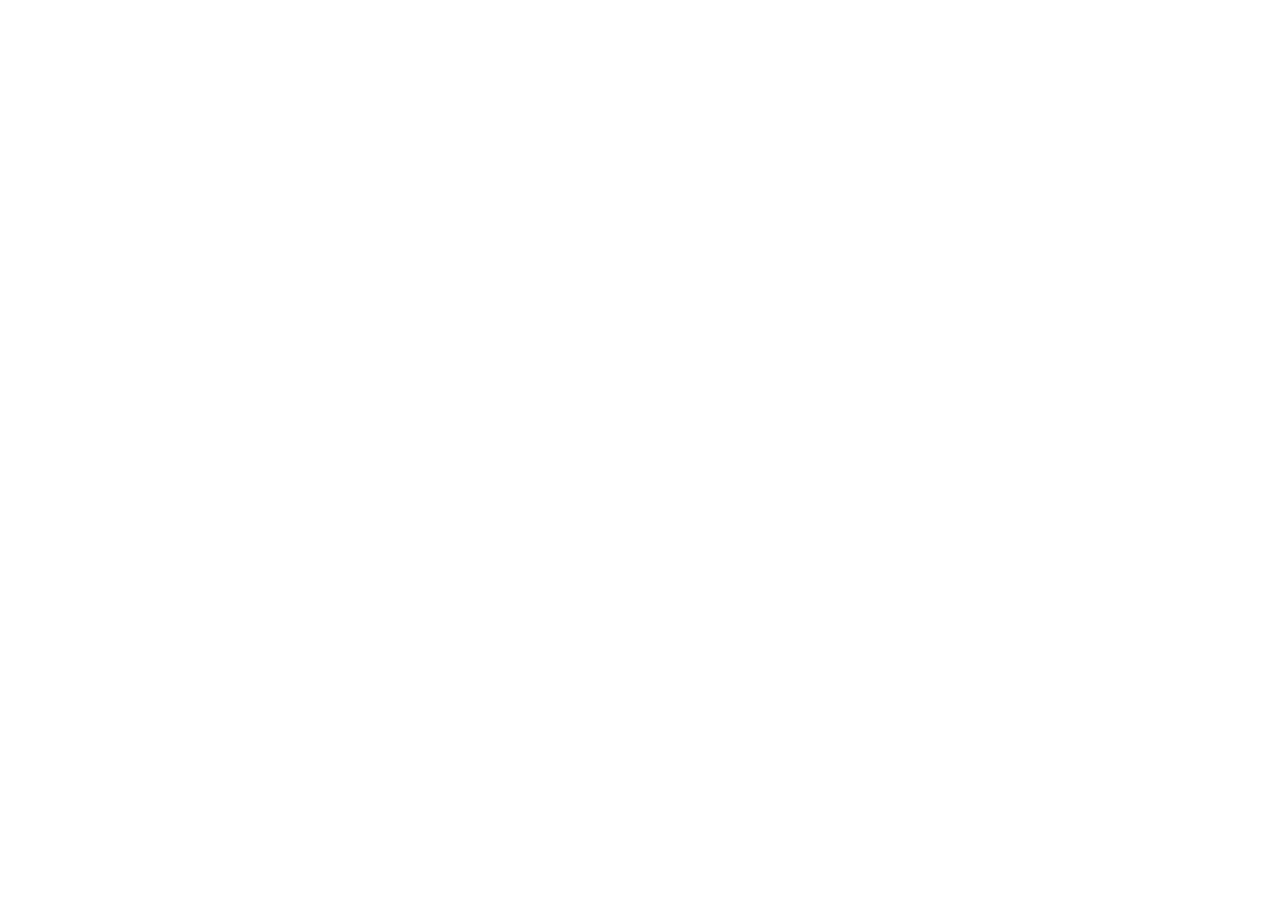
==== index.html @ 48074cc4 "Estrutura inicial do projeto" ====
<!DOCTYPE html>
<html lang="pt-bt">
<head>
    <meta charset="UTF-8">
    <meta name="viewport" content="width=device-width, initial-scale=1.0">
    <link rel="stylesheet" href="reset.css">
    <link rel="stylesheet" href="style.css">
    <title>AluraPlay</title>
</head>
<body>
    <header class="cabecalho">

    </header>

    <main class="conteudo-principal">

    </main>

    <footer class="rodape">
        
    </footer>
</body>
</html>
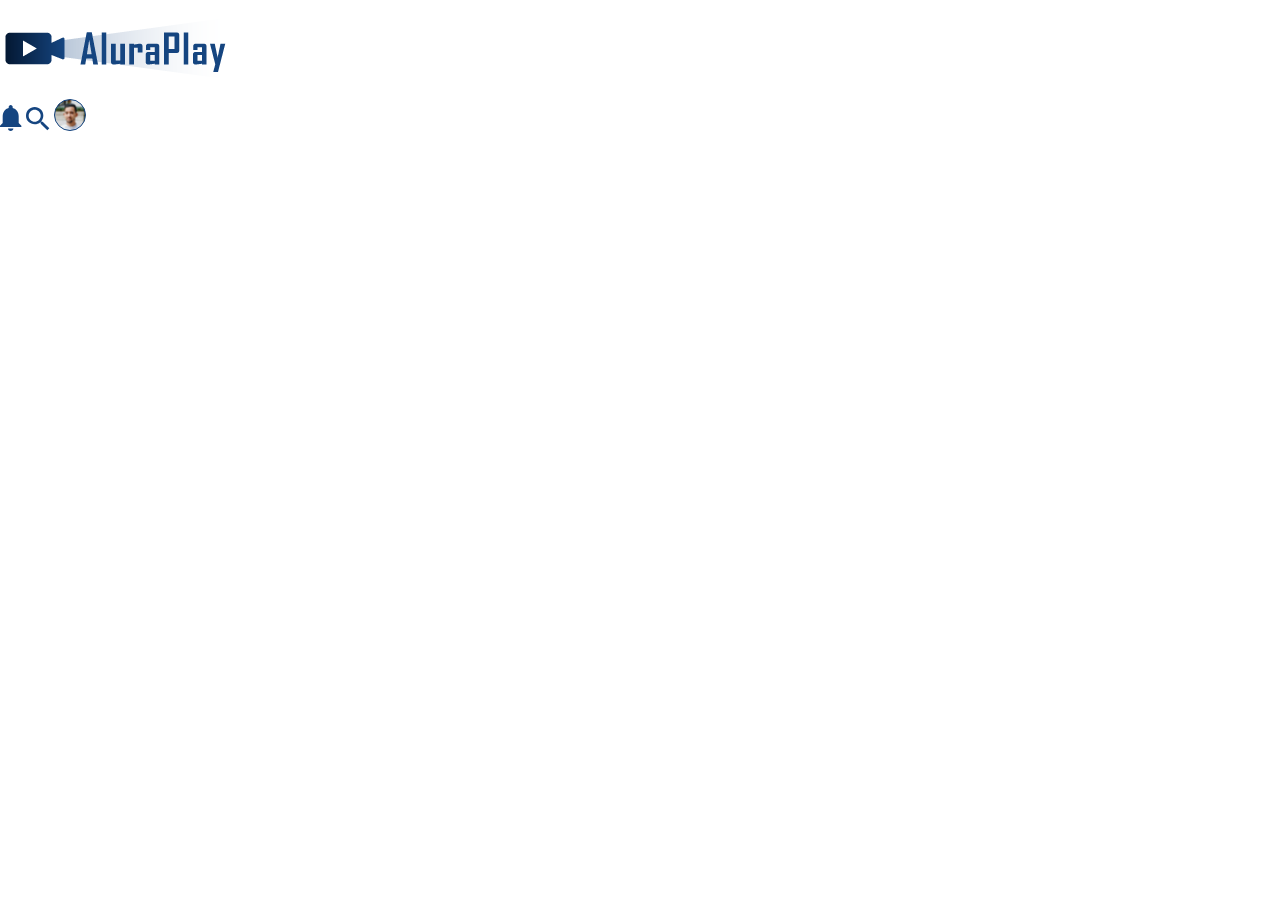
==== commit 18197693: "Estruturando cabecalho mobile" ====
--- a/index.html
+++ b/index.html
@@ -9,7 +9,12 @@
 </head>
 <body>
     <header class="cabecalho">
-
+        <img src="./IMG/Logo_Final 1.svg" alt="Logo Alura Play" class="cabecalho__img-logo">
+        <div class="cabecalho__navegacao-usuario">
+            <img src="./IMG/notifications.svg" alt="Icone de notificação" class="cabecalho__navegacao-usuario__img">
+            <img src="./IMG/search.svg" alt="Icone de pesquisa" class="cabecalho__navegacao-usuario__img">
+            <img src="./IMG/Avatar.svg" alt="Avatar do usuário" class="cabecalho__navegacao-usuario__img">
+        </div>
     </header>
 
     <main class="conteudo-principal">
@@ -17,7 +22,7 @@
     </main>
 
     <footer class="rodape">
-        
+
     </footer>
 </body>
 </html>
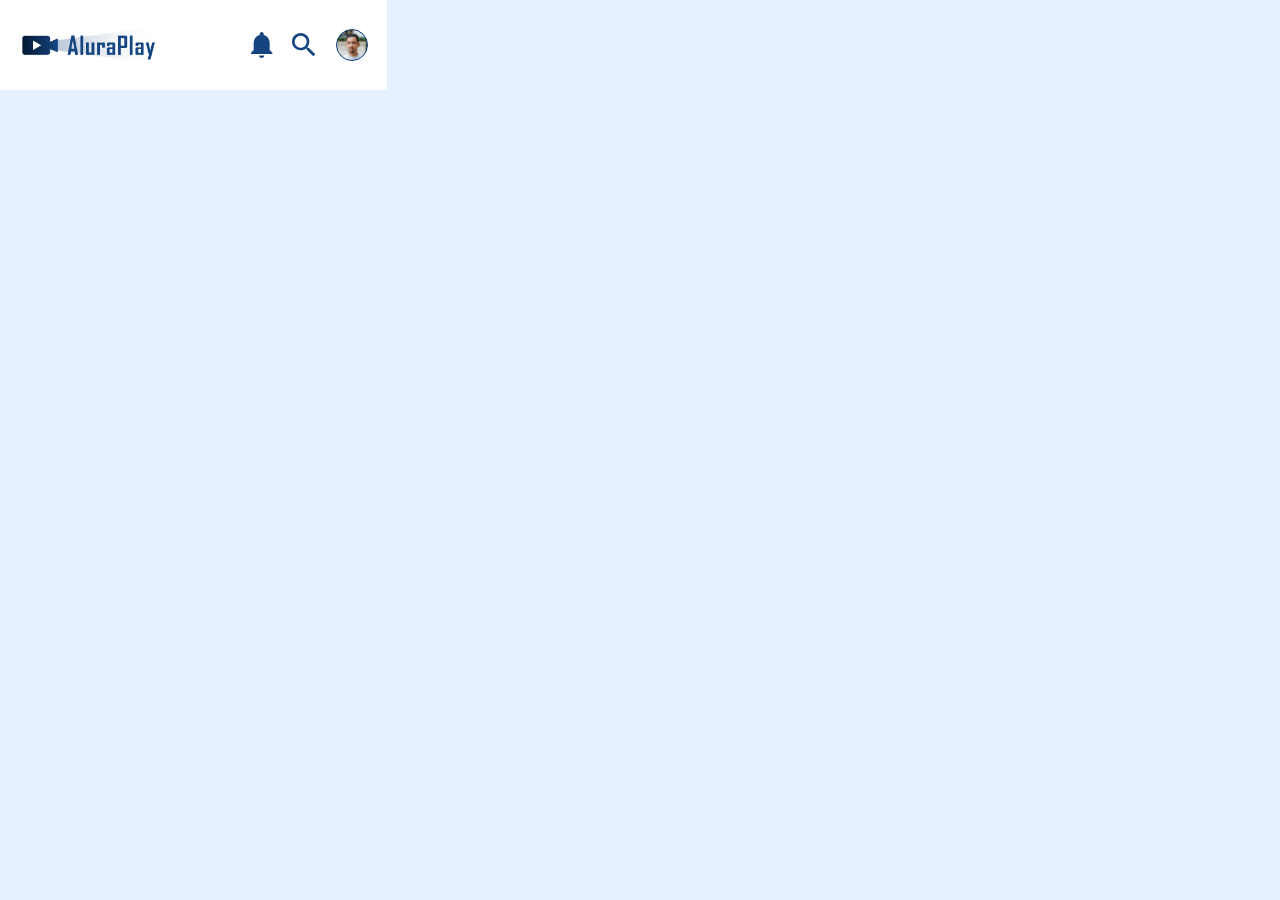
==== commit 6a60c8ec: "Ajustando indentação cabeçalho" ====
--- a/index.html
+++ b/index.html
@@ -9,12 +9,14 @@
 </head>
 <body>
     <header class="cabecalho">
-        <img src="./IMG/Logo_Final 1.svg" alt="Logo Alura Play" class="cabecalho__img-logo">
-        <div class="cabecalho__navegacao-usuario">
-            <img src="./IMG/notifications.svg" alt="Icone de notificação" class="cabecalho__navegacao-usuario__img">
-            <img src="./IMG/search.svg" alt="Icone de pesquisa" class="cabecalho__navegacao-usuario__img">
-            <img src="./IMG/Avatar.svg" alt="Avatar do usuário" class="cabecalho__navegacao-usuario__img">
-        </div>
+        <nav class="cabecalho__navegacao">
+            <img src="./IMG/Logo_Final 1.svg" alt="Logo Alura Play" class="cabecalho__img-logo">
+            <div class="cabecalho__navegacao-usuario">
+                <img src="./IMG/notifications.svg" alt="Icone de notificação" class="cabecalho__navegacao-usuario__img">
+                <img src="./IMG/search.svg" alt="Icone de pesquisa" class="cabecalho__navegacao-usuario__img">
+                <img src="./IMG/Avatar.svg" alt="Avatar do usuário" class="cabecalho__navegacao-usuario__img">
+            </div>
+        </nav>
     </header>
 
     <main class="conteudo-principal">
--- a/style.css
+++ b/style.css
@@ -0,0 +1,10 @@
+@import url(./CSS/header.css);
+
+:root {
+    --background-body: #E5F1FF;
+    --branco-background-cabecalho: #FFFFFF;
+}
+
+body {
+    background-color: var(--background-body);
+}
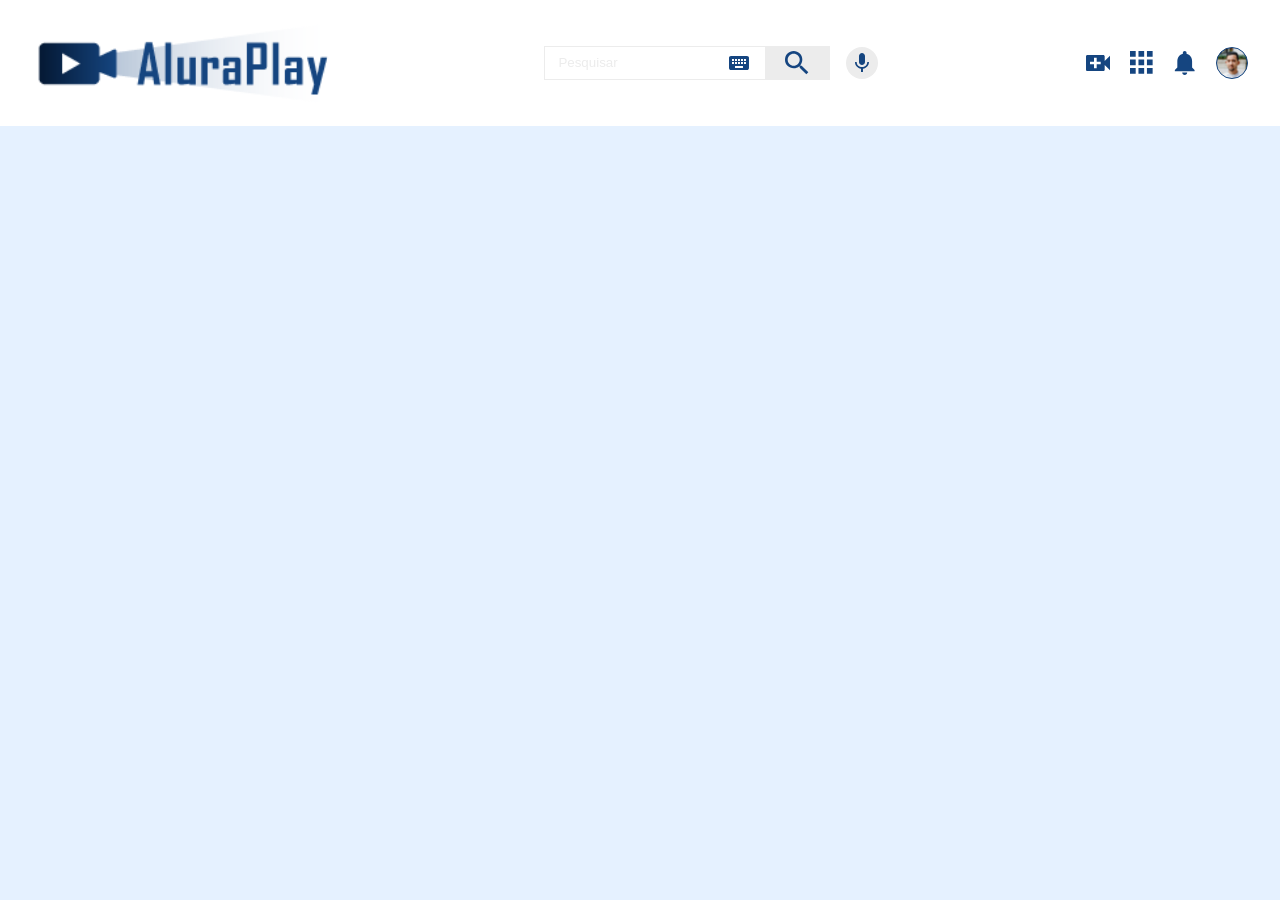
==== commit c7b6a56d: "Otimizando responsividade do cabeçalho" ====
--- a/index.html
+++ b/index.html
@@ -11,10 +11,22 @@
     <header class="cabecalho">
         <nav class="cabecalho__navegacao">
             <img src="./IMG/Logo_Final 1.svg" alt="Logo Alura Play" class="cabecalho__img-logo">
+
+            <div class="container__campo-navegacao">
+                <div class="cabecalho__campo-navegacao">
+                    <input type="text" class="campo-navegacao__input" placeholder="Pesquisar">
+                    <img src="./IMG/keyboard.svg" alt="Icone de teclado" class="campo-navegacao__icone">
+                    <button class="campo-navegacao__botao"><img src="./IMG/search.svg" alt="Icone de pesquisa" class="campo-navegacao__botao__img"></button>
+                </div>
+                <button class="botao-audio"><img src="./IMG/mic.svg" alt="Icone de microfone"></button>
+            </div>
+
             <div class="cabecalho__navegacao-usuario">
+                <img src="./IMG/video_call.svg" alt="Icone de vídeochamada" class="cabecalho__navegacao-usuario__img" id="icone-tablet-desktop">
+                <img src="./IMG/apps.svg" alt="Icone de aplicativos" class="cabecalho__navegacao-usuario__img" id="icone-tablet-desktop">
                 <img src="./IMG/notifications.svg" alt="Icone de notificação" class="cabecalho__navegacao-usuario__img">
-                <img src="./IMG/search.svg" alt="Icone de pesquisa" class="cabecalho__navegacao-usuario__img">
-                <img src="./IMG/Avatar.svg" alt="Avatar do usuário" class="cabecalho__navegacao-usuario__img">
+                <img src="./IMG/search.svg" alt="Icone de pesquisa" id="icone-pesquisa" class="cabecalho__navegacao-usuario__img">
+                <img src="./IMG/Avatar.svg" alt="Avatar do usuário" id="avatar-usuario" class="cabecalho__navegacao-usuario__img">
             </div>
         </nav>
     </header>
--- a/style.css
+++ b/style.css
@@ -3,6 +3,7 @@
 :root {
     --background-body: #E5F1FF;
     --branco-background-cabecalho: #FFFFFF;
+    --cinza-claro: #ECECEC;
 }
 
 body {
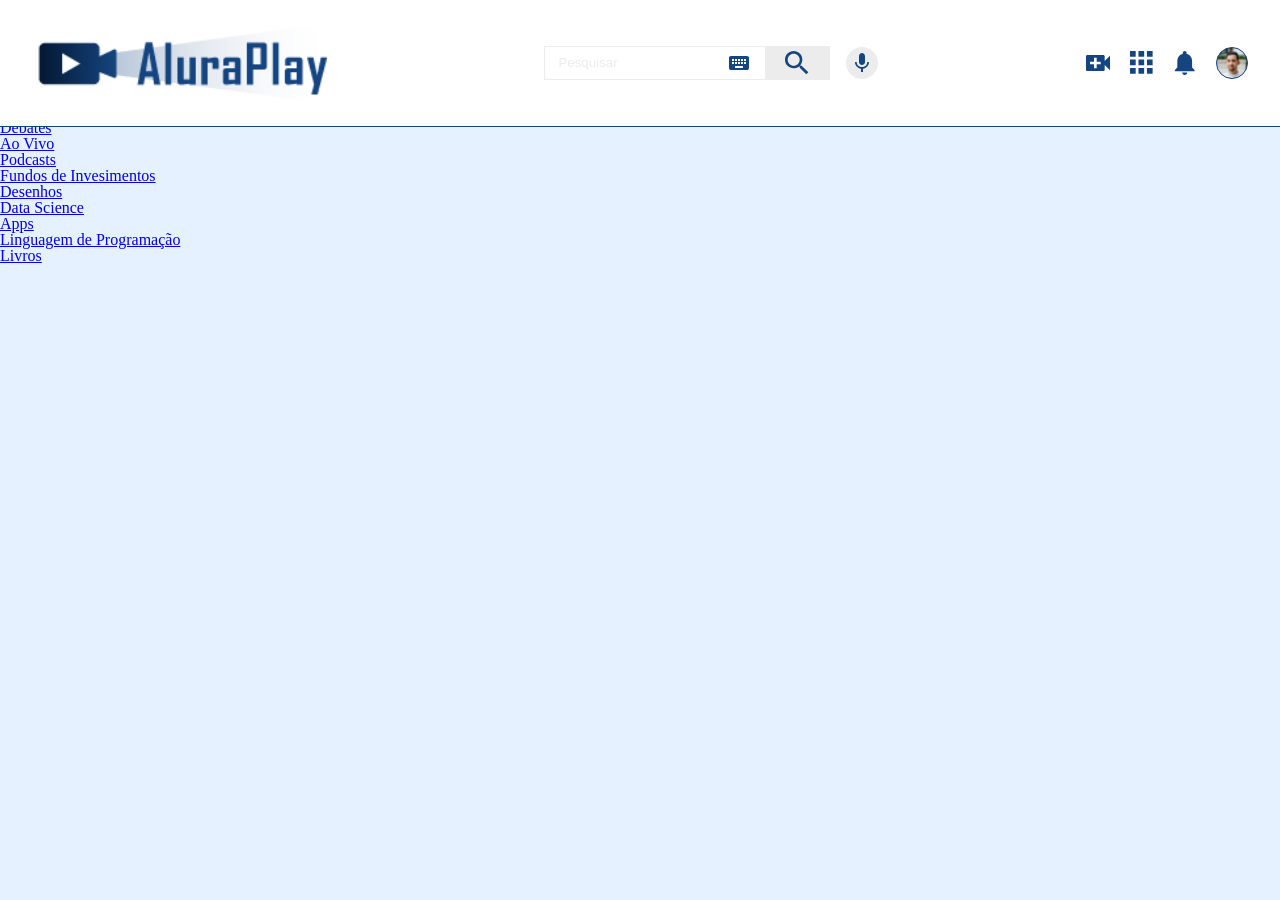
==== commit b2c00d53: "Estruturando a lista de assuntos" ====
--- a/index.html
+++ b/index.html
@@ -32,7 +32,20 @@
     </header>
 
     <main class="conteudo-principal">
-
+        <section class="container__lista-assuntos">
+            <ul class="lista-assuntos">
+                <li class="lista-assuntos__intem"><a href="#" class="lista-assuntos__link">Tudo</a></li>
+                <li class="lista-assuntos__intem"><a href="#" class="lista-assuntos__link">Debates</a></li>
+                <li class="lista-assuntos__intem"><a href="#" class="lista-assuntos__link">Ao Vivo</a></li>
+                <li class="lista-assuntos__intem"><a href="#" class="lista-assuntos__link">Podcasts</a></li>
+                <li class="lista-assuntos__intem"><a href="#" class="lista-assuntos__link">Fundos de Invesimentos</a></li>
+                <li class="lista-assuntos__intem"><a href="#" class="lista-assuntos__link">Desenhos</a></li>
+                <li class="lista-assuntos__intem"><a href="#" class="lista-assuntos__link">Data Science</a></li>
+                <li class="lista-assuntos__intem"><a href="#" class="lista-assuntos__link">Apps</a></li>
+                <li class="lista-assuntos__intem"><a href="#" class="lista-assuntos__link">Linguagem de Programação</a></li>
+                <li class="lista-assuntos__intem"><a href="#" class="lista-assuntos__link">Livros</a></li>
+            </ul>
+        </section>
     </main>
 
     <footer class="rodape">
--- a/style.css
+++ b/style.css
@@ -4,8 +4,16 @@
     --background-body: #E5F1FF;
     --branco-background-cabecalho: #FFFFFF;
     --cinza-claro: #ECECEC;
+    --azul-escuro: #154580;
 }
 
 body {
     background-color: var(--background-body);
+    padding-top: 8em;
+}
+
+@media (min-width: 834px) {
+    body {
+        padding-top: 6.5em ;
+    }
 }
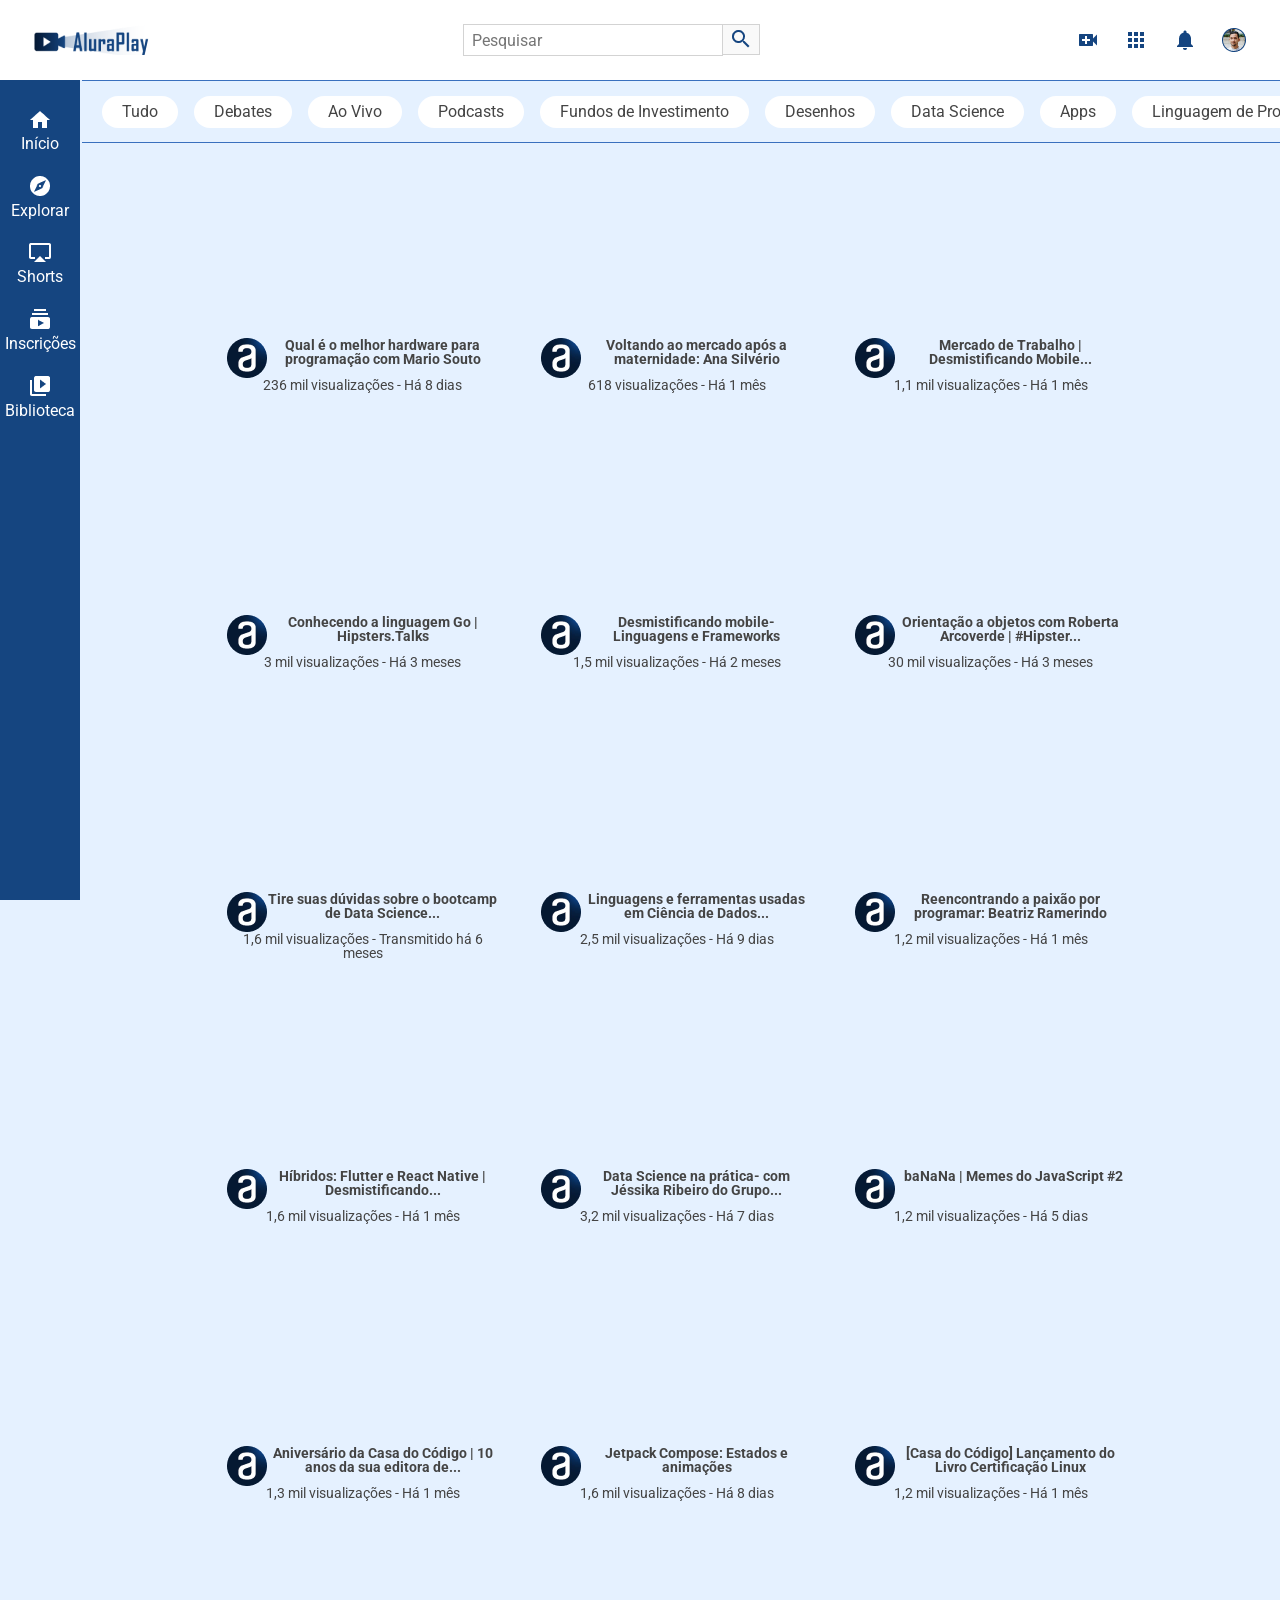
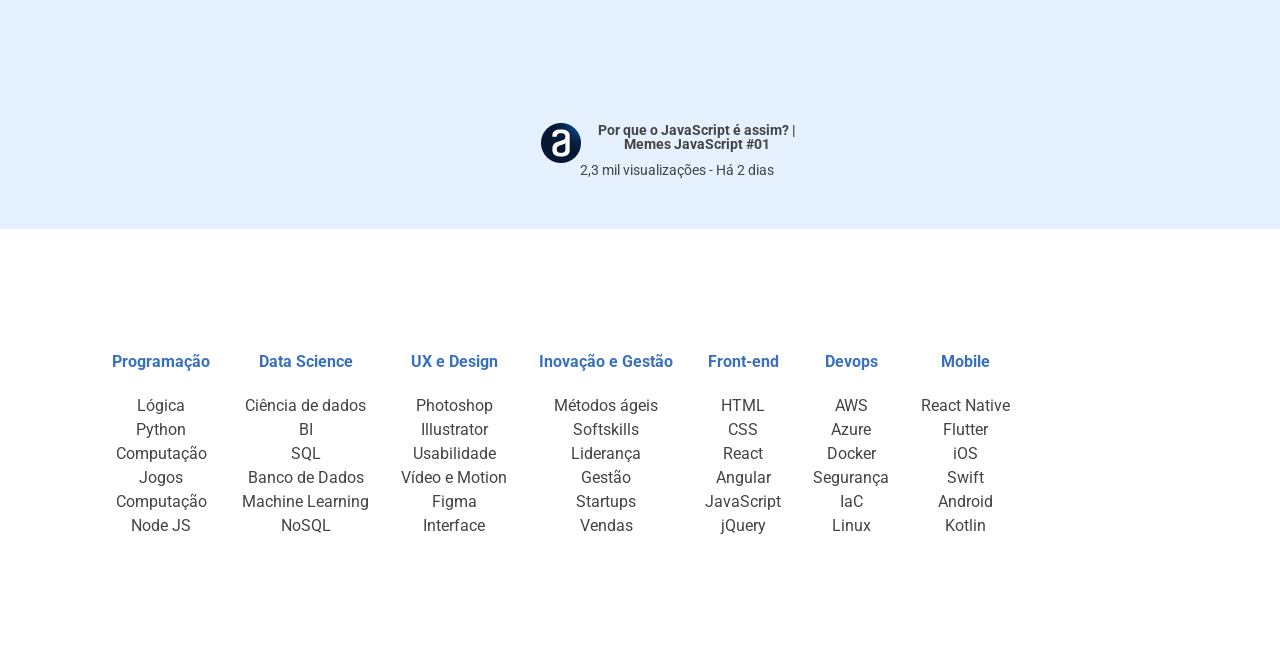
==== commit abbf4b4e: "Projeto AluraPlay" ====
--- a/index.html
+++ b/index.html
@@ -1,55 +1,452 @@
 <!DOCTYPE html>
-<html lang="pt-bt">
+<html lang="pt-br">
+
 <head>
     <meta charset="UTF-8">
+    <meta http-equiv="X-UA-Compatible" content="IE=edge">
     <meta name="viewport" content="width=device-width, initial-scale=1.0">
-    <link rel="stylesheet" href="reset.css">
-    <link rel="stylesheet" href="style.css">
+    <link href="https://fonts.googleapis.com/css2?family=Roboto:wght@400;700&display=swap" rel="stylesheet">
+    <link rel="stylesheet" href="./css/reset.css">
+    <link rel="stylesheet" href="./css/estilos.css">
+    <link rel="stylesheet" href="./css/flexbox.css">
     <title>AluraPlay</title>
+    <link rel="shortcut icon" href="./img/favicon.ico" type="image/x-icon">
 </head>
+
 <body>
-    <header class="cabecalho">
-        <nav class="cabecalho__navegacao">
-            <img src="./IMG/Logo_Final 1.svg" alt="Logo Alura Play" class="cabecalho__img-logo">
-
-            <div class="container__campo-navegacao">
-                <div class="cabecalho__campo-navegacao">
-                    <input type="text" class="campo-navegacao__input" placeholder="Pesquisar">
-                    <img src="./IMG/keyboard.svg" alt="Icone de teclado" class="campo-navegacao__icone">
-                    <button class="campo-navegacao__botao"><img src="./IMG/search.svg" alt="Icone de pesquisa" class="campo-navegacao__botao__img"></button>
-                </div>
-                <button class="botao-audio"><img src="./IMG/mic.svg" alt="Icone de microfone"></button>
-            </div>
-
-            <div class="cabecalho__navegacao-usuario">
-                <img src="./IMG/video_call.svg" alt="Icone de vídeochamada" class="cabecalho__navegacao-usuario__img" id="icone-tablet-desktop">
-                <img src="./IMG/apps.svg" alt="Icone de aplicativos" class="cabecalho__navegacao-usuario__img" id="icone-tablet-desktop">
-                <img src="./IMG/notifications.svg" alt="Icone de notificação" class="cabecalho__navegacao-usuario__img">
-                <img src="./IMG/search.svg" alt="Icone de pesquisa" id="icone-pesquisa" class="cabecalho__navegacao-usuario__img">
-                <img src="./IMG/Avatar.svg" alt="Avatar do usuário" id="avatar-usuario" class="cabecalho__navegacao-usuario__img">
-            </div>
+
+    <!-- Cabecalho -->
+    <header>
+
+        <nav class="cabecalho__container">
+
+            <h1 class="logo__item" href="#"></h1>
+
+            <div class="cabecalho__pesquisar__item">
+                <form action="">
+                    <input type="search" placeholder="Pesquisar" id="pesquisar" class="pesquisar__input">
+                    <label for="pesquisar" class="pesquisar__label"></label>
+                </form>
+                <a href="#" class="cabecalho__audio"></a>
+            </div>
+
+            <div class="cabecalho__icones__item">
+                <a href="#" class="cabecalho__videos"></a>
+                <a href="#" class="cabecalho__apps"></a>
+                <a href="#" class="cabecalho__notificacoes"></a>
+                <a href="#" class="cabecalho__avatar"></a>
+            </div>
+
         </nav>
+
     </header>
 
-    <main class="conteudo-principal">
-        <section class="container__lista-assuntos">
-            <ul class="lista-assuntos">
-                <li class="lista-assuntos__intem"><a href="#" class="lista-assuntos__link">Tudo</a></li>
-                <li class="lista-assuntos__intem"><a href="#" class="lista-assuntos__link">Debates</a></li>
-                <li class="lista-assuntos__intem"><a href="#" class="lista-assuntos__link">Ao Vivo</a></li>
-                <li class="lista-assuntos__intem"><a href="#" class="lista-assuntos__link">Podcasts</a></li>
-                <li class="lista-assuntos__intem"><a href="#" class="lista-assuntos__link">Fundos de Invesimentos</a></li>
-                <li class="lista-assuntos__intem"><a href="#" class="lista-assuntos__link">Desenhos</a></li>
-                <li class="lista-assuntos__intem"><a href="#" class="lista-assuntos__link">Data Science</a></li>
-                <li class="lista-assuntos__intem"><a href="#" class="lista-assuntos__link">Apps</a></li>
-                <li class="lista-assuntos__intem"><a href="#" class="lista-assuntos__link">Linguagem de Programação</a></li>
-                <li class="lista-assuntos__intem"><a href="#" class="lista-assuntos__link">Livros</a></li>
-            </ul>
-        </section>
-    </main>
-
-    <footer class="rodape">
-
+    <!-- Menu lateral -->
+
+    <aside class="menu__container">
+        <ul class="menu__lista" id="lista__pt1">
+            <li>
+                <a class="menu__itens" href="#">
+                    <i class="icone__inicio icone-item"></i>
+                    <span>Início</span></a>
+            </li>
+
+            <li>
+                <a class="menu__itens" href="#">
+                    <i class="icone__explorar icone-item"></i>
+                    <span>Explorar</span></a>
+            </li>
+
+            <li>
+                <a class="menu__itens" href="#">
+                    <i class="icone__shorts icone-item"></i>
+                    <span>Shorts</span></a>
+            </li>
+
+            <li>
+                <a class="menu__itens" href="#">
+                    <i class="icone__inscricoes icone-item"></i>
+                    <span>Inscrições</span></a>
+            </li>
+
+            <li>
+                <a class="menu__itens" href="#">
+                    <i class="icone__biblioteca icone-item"></i>
+                    <span>Biblioteca</span></a>
+            </li>
+        </ul>
+
+        <ul class="menu__lista" id="lista__pt2">
+            <li>
+                <a class="menu__itens" href="#">
+                    <i class="icone__historico icone-item"></i>
+                    <span>Histórico</span></a>
+            </li>
+
+            <li>
+                <a class="menu__itens" href="#">
+                    <i class="icone__relogio icone-item"></i>
+                    <span>Assistir mais tarde</span></a>
+            </li>
+
+            <li>
+                <a class="menu__itens" href="#">
+                    <i class="icone__like icone-item"></i>
+                    <span>Marcados com like</span></a>
+            </li>
+        </ul>
+
+        <ul class="menu__lista" id="lista__pt3">
+            <li>
+                <a class="menu__itens" href="#">
+                    <i class="icone__mostrar icone-item"></i>
+                    <span>Mostrar mais 2</span></a>
+            </li>
+
+            <li>
+                <a class="menu__itens" href="#">
+                    <i class="icone__deschamps icone-item"></i>
+                    <span>Felipe Deschamps</span></a>
+            </li>
+
+            <li>
+                <a class="menu__itens" href="#">
+                    <i class="icone__nerd icone-item"></i>
+                    <span>Jovem Nerd</span></a>
+            </li>
+
+            <li>
+                <a class="menu__itens" href="#">
+                    <i class="icone__souto icone-item"></i>
+                    <span>Mario Souto</span></a>
+            </li>
+
+            <li>
+                <a class="menu__itens" href="#">
+                    <i class="icone__iamarino icone-item"></i>
+                    <span>Atila Iamarino</span></a>
+            </li>
+
+            <li>
+                <a class="menu__itens" href="#">
+                    <i class="icone__ballerini icone-item"></i>
+                    <span>Rafaella Ballerini</span></a>
+            </li>
+
+            <li>
+                <a class="menu__itens" href="#">
+                    <i class="icone__gaveta icone-item"></i>
+                    <span>Gaveta</span></a>
+            </li>
+
+            <li>
+                <a class="menu__itens" href="#">
+                    <i class="icone__alura icone-item"></i>
+                    <span>Alura</span></a>
+            </li>
+
+            <li>
+                <a class="menu__itens inscricoes" href="#">INSCRIÇÕES</a>
+            </li>
+        </ul>
+
+        <ul class="menu__lista" id="lista__pt4">
+            <li class="jogos">
+                <a class="menu__itens" href="#">
+                    <i class="icone__jogos icone-item"></i>
+                    <span>Jogos</span></a>
+            </li>
+
+            <li class="filmes">
+                <a class="menu__itens" href="#">
+                    <i class="icone__filmes icone-item"></i>
+                    <span>Filmes</span></a>
+            </li>
+            <li class="premium">
+                <a class="menu__itens" href="#">
+                    <i class="icone__videos icone-item"></i>
+                    <span>Vídeo Premium</span></a>
+            </li>
+
+            <li class="menu__itens maispagina">
+                <a href="#">MAIS DA PÁGINA</a>
+            </li>
+        </ul>
+    </aside>
+
+    <!-- Seção superior -->
+
+    <section class="superior__secao__container">
+        <a class="superior__item" href="#">Tudo</a>
+        <a class="superior__item" href="#">Debates</a>
+        <a class="superior__item" href="#">Ao Vivo</a>
+        <a class="superior__item" href="#">Podcasts</a>
+        <a class="superior__item" href="#">Fundos de Investimento</a>
+        <a class="superior__item" href="#">Desenhos</a>
+        <a class="superior__item" href="#">Data Science</a>
+        <a class="superior__item" href="#">Apps</a>
+        <a class="superior__item" href="#">Linguagem de Programação</a>
+        <a class="superior__item" href="#">Ciência da Computação</a>
+        <a class="superior__item" href="#">Marketing</a>
+    </section>
+
+    <!-- Vídeos -->
+
+    <ul class="videos__container">
+        <li class="videos__item">
+            <iframe width="100%"  height="72%" src="https://www.youtube.com/embed/pA-EgOaF23I" title="YouTube video player" frameborder="0"
+                allow="accelerometer; autoplay; clipboard-write; encrypted-media; gyroscope; picture-in-picture"
+                allowfullscreen></iframe>
+            <div class="descricao-video">
+                <img src="./img/videos/Ellipse 11.png" alt="Logo do canal Alura Cursos Online">
+                <h3>Qual é o melhor hardware para programação com Mario Souto</h3>
+                <p>236 mil visualizações - Há 8 dias</p>
+            </div>
+        </li>
+        <li class="videos__item">
+            <iframe width="100%"  height="72%" src="https://www.youtube.com/embed/OrnUhR41MYI"
+                title="Voltando ao mercado após a maternidade: Ana Silvério" frameborder="0"
+                allow="accelerometer; autoplay; clipboard-write; encrypted-media; gyroscope; picture-in-picture"
+                allowfullscreen></iframe>
+            <div class="descricao-video">
+                <img src="./img/videos/Ellipse 11.png" alt="Logo do canal Alura Cursos Online">
+                <h3>Voltando ao mercado após a maternidade: Ana Silvério</h3>
+                <p>618 visualizações - Há 1 mês</p>
+            </div>
+        </li>
+        <li class="videos__item">
+            <iframe width="100%"  height="72%" src="https://www.youtube.com/embed/YhnNOTde2I0"
+                title="Mercado de Trabalho | Desmistificando Mobile - Episódio 5" frameborder="0"
+                allow="accelerometer; autoplay; clipboard-write; encrypted-media; gyroscope; picture-in-picture"
+                allowfullscreen></iframe>
+            <div class="descricao-video">
+                <img src="./img/videos/Ellipse 11.png" alt="Logo do canal Alura Cursos Online">
+                <h3>Mercado de Trabalho | Desmistificando Mobile...</h3>
+                <p>1,1 mil visualizações - Há 1 mês</p>
+            </div>
+        </li>
+        <li class="videos__item">
+            <iframe width="100%"  height="72%" src="https://www.youtube.com/embed/y8FeZMv37WU" title="Conhecendo a linguagem Go | Hipsters.Talks"
+                frameborder="0"
+                allow="accelerometer; autoplay; clipboard-write; encrypted-media; gyroscope; picture-in-picture"
+                allowfullscreen></iframe>
+            <div class="descricao-video">
+                <img src="./img/videos/Ellipse 11.png" alt="Logo do canal Alura Cursos Online">
+                <h3>Conhecendo a linguagem Go | Hipsters.Talks</h3>
+                <p>3 mil visualizações - Há 3 meses</p>
+            </div>
+        </li>
+        <li class="videos__item">
+            <iframe width="100%"  height="72%" src="https://www.youtube.com/embed/fmu1LQvZhms"
+                title="Desmistificando mobile- Linguagens e Frameworks - Episódio 2" frameborder="0"
+                allow="accelerometer; autoplay; clipboard-write; encrypted-media; gyroscope; picture-in-picture"
+                allowfullscreen></iframe>
+            <div class="descricao-video">
+                <img src="./img/videos/Ellipse 11.png" alt="Logo do canal Alura Cursos Online">
+                <h3>Desmistificando mobile- Linguagens e Frameworks</h3>
+                <p>1,5 mil visualizações - Há 2 meses</p>
+            </div>
+        </li>
+        <li class="videos__item">
+            <iframe width="100%"  height="72%" src="https://www.youtube.com/embed/jpuJ1qrluoU"
+                title="Orientação a objetos com Roberta Arcoverde | #HipstersPontoTube" frameborder="0"
+                allow="accelerometer; autoplay; clipboard-write; encrypted-media; gyroscope; picture-in-picture"
+                allowfullscreen></iframe>
+            <div class="descricao-video">
+                <img src="./img/videos/Ellipse 11.png" alt="Logo do canal Alura Cursos Online">
+                <h3>Orientação a objetos com Roberta Arcoverde | #Hipster...</h3>
+                <p>30 mil visualizações - Há 3 meses</p>
+            </div>
+        </li>
+        <li class="videos__item">
+            <iframe width="100%"  height="72%" src="https://www.youtube.com/embed/2HhPcadvjqU"
+                title="Tire suas dúvidas sobre o bootcamp de Data Science." frameborder="0"
+                allow="accelerometer; autoplay; clipboard-write; encrypted-media; gyroscope; picture-in-picture"
+                allowfullscreen></iframe>
+            <div class="descricao-video">
+                <img src="./img/videos/Ellipse 11.png" alt="Logo do canal Alura Cursos Online">
+                <h3>Tire suas dúvidas sobre o bootcamp de Data Science...</h3>
+                <p>1,6 mil visualizações - Transmitido há 6 meses</p>
+            </div>
+        </li>
+        <li class="videos__item">
+            <iframe width="100%"  height="72%" src="https://www.youtube.com/embed/h83e1aAM5xQ" title="
+                4:06
+                TOCANDO AGORA
+                Linguagens e ferramentas usadas em Ciência de Dados | Universo Data Science - Episódio 3"
+                frameborder="0"
+                allow="accelerometer; autoplay; clipboard-write; encrypted-media; gyroscope; picture-in-picture"
+                allowfullscreen></iframe>
+            <div class="descricao-video">
+                <img src="./img/videos/Ellipse 11.png" alt="Logo do canal Alura Cursos Online">
+                <h3>Linguagens e ferramentas usadas em Ciência de Dados...</h3>
+                <p>2,5 mil visualizações - Há 9 dias</p>
+            </div>
+        </li>
+        <li class="videos__item">
+            <iframe width="100%"  height="72%" src="https://www.youtube.com/embed/CnB3eLTrkn4"
+                title="Reencontrando a paixão por programar: Beatriz Ramerindo" frameborder="0"
+                allow="accelerometer; autoplay; clipboard-write; encrypted-media; gyroscope; picture-in-picture"
+                allowfullscreen></iframe>
+            <div class="descricao-video">
+                <img src="./img/videos/Ellipse 11.png" alt="Logo do canal Alura Cursos Online">
+                <h3>Reencontrando a paixão por programar: Beatriz Ramerindo</h3>
+                <p>1,2 mil visualizações - Há 1 mês</p>
+            </div>
+        </li>
+        <li class="videos__item">
+            <iframe width="100%"  height="72%" src="https://www.youtube.com/embed/vf9P_PycgRw"
+                title="Híbridos: Flutter e React Native | Desmistificando Mobile - Episódio 4" frameborder="0"
+                allow="accelerometer; autoplay; clipboard-write; encrypted-media; gyroscope; picture-in-picture"
+                allowfullscreen></iframe>
+            <div class="descricao-video">
+                <img src="./img/videos/Ellipse 11.png" alt="Logo do canal Alura Cursos Online">
+                <h3>Híbridos: Flutter e React Native | Desmistificando...</h3>
+                <p>1,6 mil visualizações - Há 1 mês</p>
+            </div>
+        </li>
+        <li class="videos__item">
+            <iframe width="100%"  height="72%" src="https://www.youtube.com/embed/Nts3P35mHzE"
+                title="Data Science na prática- com Jéssika Ribeiro do Grupo Boticário | Universo Data Science - Episódio 4"
+                frameborder="0"
+                allow="accelerometer; autoplay; clipboard-write; encrypted-media; gyroscope; picture-in-picture"
+                allowfullscreen></iframe>
+            <div class="descricao-video">
+                <img src="./img/videos/Ellipse 11.png" alt="Logo do canal Alura Cursos Online">
+                <h3>Data Science na prática- com Jéssika Ribeiro do Grupo...</h3>
+                <p>3,2 mil visualizações - Há 7 dias</p>
+            </div>
+        </li>
+        <li class="videos__item">
+            <iframe width="100%"  height="72%" src="https://www.youtube.com/embed/HBVCsBtsmzA" title="baNaNa | Memes do JavaScript - Episódio 2"
+                frameborder="0"
+                allow="accelerometer; autoplay; clipboard-write; encrypted-media; gyroscope; picture-in-picture"
+                allowfullscreen></iframe>
+            <div class="descricao-video">
+                <img src="./img/videos/Ellipse 11.png" alt="Logo do canal Alura Cursos Online">
+                <h3>baNaNa | Memes do JavaScript #2</h3>
+                <p>1,2 mil visualizações - Há 5 dias</p>
+            </div>
+        </li>
+        <li class="videos__item">
+            <iframe width="100%"  height="72%" src="https://www.youtube.com/embed/SyEdlBSw11k"
+                title="Aniversário da Casa do Código | 10 anos da sua editora de Tecnologia" frameborder="0"
+                allow="accelerometer; autoplay; clipboard-write; encrypted-media; gyroscope; picture-in-picture"
+                allowfullscreen></iframe>
+            <div class="descricao-video">
+                <img src="./img/videos/Ellipse 11.png" alt="Logo do canal Alura Cursos Online">
+                <h3>Aniversário da Casa do Código | 10 anos da sua editora de...</h3>
+                <p>1,3 mil visualizações - Há 1 mês</p>
+            </div>
+        </li>
+        <li class="videos__item">
+            <iframe width="100%"  height="72%" src="https://www.youtube.com/embed/FKYBCl_I9zU"
+                title="Jetpack Compose: Estados e animações | #AluraMais" frameborder="0"
+                allow="accelerometer; autoplay; clipboard-write; encrypted-media; gyroscope; picture-in-picture"
+                allowfullscreen></iframe>
+            <div class="descricao-video">
+                <img src="./img/videos/Ellipse 11.png" alt="Logo do canal Alura Cursos Online">
+                <h3>Jetpack Compose: Estados e animações</h3>
+                <p>1,6 mil visualizações - Há 8 dias</p>
+            </div>
+        </li>
+        <li class="videos__item">
+            <iframe width="100%"  height="72%" src="https://www.youtube.com/embed/68EGCA67g_A"
+                title="[Casa do Código] Lançamento do Livro Certificação Linux" frameborder="0"
+                allow="accelerometer; autoplay; clipboard-write; encrypted-media; gyroscope; picture-in-picture"
+                allowfullscreen></iframe>
+            <div class="descricao-video">
+                <img src="./img/videos/Ellipse 11.png" alt="Logo do canal Alura Cursos Online">
+                <h3>[Casa do Código] Lançamento do Livro Certificação Linux</h3>
+                <p>1,2 mil visualizações - Há 1 mês</p>
+            </div>
+        </li>
+        <li class="videos__item">
+            <iframe width="100%"  height="72%" src="https://www.youtube.com/embed/VHxoyduIt18"
+                title="Por que o JavaScript é assim? | Memes do JavaScript - Episódio 1" frameborder="0"
+                allow="accelerometer; autoplay; clipboard-write; encrypted-media; gyroscope; picture-in-picture"
+                allowfullscreen></iframe>
+            <div class="descricao-video">
+                <img src="./img/videos/Ellipse 11.png" alt="Logo do canal Alura Cursos Online">
+                <h3>Por que o JavaScript é assim? | Memes JavaScript #01</h3>
+                <p>2,3 mil visualizações - Há 2 dias</p>
+            </div>
+        </li>
+    </ul>
+
+    <!-- <Seção rodapé> -->
+    <footer class="rodape__container">
+        <section>
+            <h2 class="rodape__titulo">Programação</h2>
+            <p class="rodape__texto">Lógica</p>
+            <p>Python</p>
+            <p>Computação</p>
+            <p>Jogos</p>
+            <p>Computação</p>
+            <p>Node JS</p>
+        </section>
+
+        <section>
+            <h2 class="rodape__titulo">Data Science</h2>
+            <p class="rodape__texto">Ciência de dados</p>
+            <p>BI</p>
+            <p>SQL</p>
+            <p>Banco de Dados</p>
+            <p>Machine Learning</p>
+            <p>NoSQL</p>
+        </section>
+
+        <section>
+            <h2 class="rodape__titulo">UX e Design</h2>
+            <p class="rodape__texto">Photoshop</p>
+            <p>Illustrator</p>
+            <p>Usabilidade</p>
+            <p>Vídeo e Motion</p>
+            <p>Figma</p>
+            <p>Interface</p>
+        </section>
+
+        <section>
+            <h2 class="rodape__titulo">Inovação e Gestão</h2>
+            <p class="rodape__texto">Métodos ágeis</p>
+            <p>Softskills</p>
+            <p>Liderança</p>
+            <p>Gestão</p>
+            <p>Startups</p>
+            <p>Vendas</p>
+        </section>
+
+        <section>
+            <h2 class="rodape__titulo">Front-end</h2>
+            <p class="rodape__texto">HTML</p>
+            <p>CSS</p>
+            <p>React</p>
+            <p>Angular</p>
+            <p>JavaScript</p>
+            <p>jQuery</p>
+        </section>
+
+        <section>
+            <h2 class="rodape__titulo">Devops</h2>
+            <p class="rodape__texto">AWS</p>
+            <p>Azure</p>
+            <p>Docker</p>
+            <p>Segurança</p>
+            <p>IaC</p>
+            <p>Linux</p>
+        </section>
+
+        <section>
+            <h2 class="rodape__titulo">Mobile</h2>
+            <p class="rodape__texto">React Native</p>
+            <p>Flutter</p>
+            <p>iOS</p>
+            <p>Swift</p>
+            <p>Android</p>
+            <p>Kotlin</p>
+        </section>
     </footer>
+
 </body>
-</html>+
+</html>
--- a/css/estilos.css
+++ b/css/estilos.css
@@ -0,0 +1,330 @@
+*,
+*::before,
+*::after {
+    --azul-escuro: #154580;
+    --azul-medio: #3970BE;
+    --azul-claro: #E5F1FF;
+    --cinza-texto: #444444;
+    --cinza-claro: #ECECEC;
+    box-sizing: border-box;
+}
+
+body {
+    font-family: Roboto, Arial, Helvetica, sans-serif;
+    background-color: var(--azul-claro);
+    position: relative;
+    width: 100%;
+    height: 100vh;
+    overflow: auto;
+    font-size: 14px;
+    color: white;
+    box-sizing: border-box;
+    text-align: center;
+}
+
+/* CABEÇALHO */
+
+.cabecalho__container {
+    background-color: white;
+    height: 80px;
+    width: 100%;
+    padding: 0 25px;
+}
+
+.logo__item {
+    background-image: url(../img/cabecalho/Logo.png);
+    background-repeat: no-repeat;
+    padding: 15px 65px;
+    cursor: pointer;
+}
+
+.pesquisar__input {
+    width: 260px;
+    height: 32px;
+    border: 1px solid rgb(211, 211, 211);
+    font-size: 16px;
+    padding: 3px 8px;
+    border: 1px solid rgb(211, 211, 211);
+}
+
+.pesquisar__label {
+    background-image: url(../img/cabecalho/search.png);
+    background-repeat: no-repeat;
+    background-position: center;
+    border: 1px solid rgb(211, 211, 211);
+    background-color: #F9F9F9;
+    border-left: none;
+    padding: 8px 18px 5px;
+    cursor: pointer;
+}
+
+.cabecalho__audio {
+    background-image: url(../img/cabecalho/mic.png);
+    padding: 20px;
+    display: none;
+}
+
+.cabecalho__videos {
+    background-image: url(../img/cabecalho/video_call.png);
+    background-repeat: no-repeat;
+    background-position: center;
+    padding: 20px;
+}
+
+.cabecalho__apps {
+    background-image: url(../img/cabecalho/apps.png);
+    background-repeat: no-repeat;
+    background-position: center;
+    padding: 13px 30px 13px 13px;
+}
+
+.cabecalho__notificacoes {
+    background-image: url(../img/cabecalho/notifications.png);
+    background-repeat: no-repeat;
+    background-position: center;
+    padding: 13px 30px 13px 13px;
+}
+
+.cabecalho__avatar {
+    background-image: url(../img/cabecalho/Avatar.png);
+    background-repeat: no-repeat;
+    background-position: center;
+    padding: 13px 30px 13px 13px;
+}
+
+/* MENU LATERAL */
+
+.menu__container {
+    background-color: var(--azul-escuro);
+    font-size: 14px;
+}
+
+.menu__itens:hover {
+    background-color: var(--azul-medio);
+    transition: .5s;
+}
+
+.icone__inicio::before {
+    content: url(../img/menu/home.png);
+}
+
+.icone__explorar::before {
+    content: url(../img/menu/explore.png);
+}
+
+.icone__shorts::before {
+    content: url(../img/menu/shorts.png);
+}
+
+.icone__inscricoes::before {
+    content: url(../img/menu/subscriptions.png);
+}
+
+.icone__biblioteca::before {
+    content: url(../img/menu/video_library.png);
+}
+
+.icone__historico::before {
+    content: url(../img/menu/history.png);
+}
+
+.icone__relogio::before {
+    content: url(../img/menu/history_toggle_off.png);
+}
+
+.icone__like::before {
+    content: url(../img/menu/thumb_up_alt.png);
+}
+
+.icone__alura::before {
+    content: url(../img/menu/Avatar_Alura.png);
+}
+
+.icone__gaveta::before {
+    content: url(../img/menu/Avatar_Gaveta.png);
+}
+
+.icone__ballerini::before {
+    content: url(../img/menu/Avatar_Rafa.png);
+}
+
+.icone__iamarino::before {
+    content: url(../img/menu/Avatar_Atila.png);
+}
+
+.icone__souto::before {
+    content: url(../img/menu/Avatar_Souto.png);
+}
+
+.icone__nerd::before {
+    content: url(../img/menu/Avatar_Jovem_Nerd.png);
+}
+
+.icone__deschamps::before {
+    content: url(../img/menu/Avatar_Deschamps.png);
+}
+
+.icone__mostrar::before {
+    content: url(../img/menu/keyboard_arrow_down.png);
+}
+
+.icone__videos::before {
+    content: url(../img/menu/videos.png);
+}
+
+.icone__filmes::before {
+    content: url(../img/menu/filmes.png);
+}
+
+.icone__jogos::before {
+    content: url(../img/menu/jogos.png);
+}
+
+/* SECAO SUPERIOR */
+
+.superior__secao__container {
+    height: 63px;
+    color: white;
+    font-size: 16px;
+    background-color: var(--azul-claro);
+    padding: 0 20px;
+    position: fixed;
+    top: 80px;
+    right: 0;
+    left: 0;
+}
+
+.superior__item {
+    color: var(--cinza-texto);
+    font-size: 16px;
+    background-color: white;
+    border-radius: 20px;
+    padding: 8px 20px;
+    cursor: pointer;
+}
+
+.superior__item:hover {
+    color: white;
+    background-color: var(--azul-escuro);
+    transition: .5s;
+}
+
+/* SEÇÃO VÍDEOS */
+
+.videos__container {
+    color: black;
+    padding: 153px 20px 10px 20px;
+}
+
+.videos__item:hover {
+    transform: scale(1.3);
+    background-color: var(--azul-claro);
+    z-index: 2;
+    transition: .5s;
+}
+
+.descricao-video h3 {
+    font-weight: 700;
+    color: #444444;
+}
+
+.descricao-video p {
+    font-size: 14px;
+    color: #444444;
+}
+
+/* RODAPÉ */
+
+.rodape__container {
+    width: 100%;
+    height: 875px;
+    color: var(--cinza-texto);
+    line-height: 1.5;
+    font-size: 16px;
+    background-color: white;
+}
+
+.rodape__titulo {
+    color: var(--azul-medio);
+    font-weight: bold;
+    padding: 10px 0 20px 0;
+}
+
+@media(min-width: 834px) {
+
+    body {
+        height: 100vh;
+    }
+
+    /* ESTILOS DO MENU LATERAL */
+
+    .menu__container {
+        font-size: 16px;
+    }
+
+    .menu__lista {
+        padding-top: 15px;
+    }
+
+    .menu__lista li {
+        width: 100%;
+    }
+
+    /* ESTILOS DA SECAO SUPERIOR */
+
+    .superior__secao__container {
+        border-top: var(--azul-medio) 1px solid;
+        border-bottom: var(--azul-medio) 1px solid;
+        width: auto;
+        left: 82px;
+    }
+
+    /*ESTILOS SEÇÃO VÍDEOS */
+
+    .videos__container {
+        padding-left: 90px;
+        padding-right: 17px;
+    }
+
+    .videos__item:hover {
+        transform: scale(1.3);
+    }
+
+    /* ESTILOS RODAPÉ */
+
+    .rodape__container {
+        height: 420px;
+        padding-left: 74px;
+    }
+
+}
+
+@media(min-width: 1440px) {
+
+    /* SEÇÃO SUPERIOR */
+
+    .superior__secao__container {
+        left: 247px;
+    }
+
+    /* ESTILOS DO MENU LATERAL */
+
+    .menu__lista {
+        border-bottom: 1.5px solid var(--azul-medio);
+    }
+
+    /* ESTILOS VIDEOS */
+
+    .videos__container {
+        padding-right: 10px;
+        padding-left: 248px;
+    }
+
+    /* ESTILOS RODAPÉ */
+
+    .rodape__container {
+        padding-left: 240px;
+        height: 225px;
+    }
+
+}
--- a/css/flexbox.css
+++ b/css/flexbox.css
@@ -0,0 +1,181 @@
+/* CABEÇALHO */
+
+.cabecalho__container {
+    display: flex;
+    flex-direction: row;
+    align-items: center;
+    justify-content: space-between;
+    position: fixed;
+    top: 0;
+}
+
+.cabecalho__pesquisar__item {
+    display: flex;
+    flex-direction: row;
+    align-items: center;
+}
+
+.cabecalho__pesquisar__item, .cabecalho__videos {
+    display: none;
+}
+
+/* RODAPE */
+
+.rodape__container {
+    display: flex;
+    flex-direction: column;
+    align-items: center;
+    flex-wrap: wrap;
+    gap: 1em;
+    padding: 1em;
+}
+
+/* MENU SUPERIOR */
+
+.superior__secao__container {
+    display: flex;
+    flex-direction: row;
+    align-items: center;
+    gap: 1em;
+    flex-wrap: nowrap;
+    overflow: scroll;
+}
+
+.superior__item {
+    white-space: nowrap;
+}
+
+
+/* MENU LATERAL */
+
+.menu__container {
+    padding: 1em;
+    position: fixed;
+    bottom: 0;
+    width: 100%;
+}
+
+.menu__lista {
+    display: flex;
+    flex-direction: row;
+    justify-content: space-around;
+    align-items: center;
+}
+
+.menu__itens {
+    display: flex;
+    flex-direction: column;
+    align-items: center;
+    gap: 4px;
+}
+
+#lista__pt2, #lista__pt3, #lista__pt4 {
+    display: none;
+}
+
+/* VÍDEOS */
+
+.videos__item {
+    width: 272px;
+    height: 235px;
+}
+
+.videos__container {
+    display: flex;
+    flex-direction: row;
+    gap: 3em;
+    flex-wrap: wrap;
+    justify-content: center;
+    padding-bottom: 4em;
+}
+
+.descricao-video {
+    padding: 1em 0;
+    display: grid;
+    grid-template-areas: 
+        "logo titulo"
+        "descricao descricao";
+} 
+
+.descricao-video img { grid-area: logo; }
+.descricao-video h3 { grid-area: titulo; }
+.descricao-video p { grid-area: descricao; }
+
+@media (min-width: 834px) {
+    /* CABEÇALHO */
+
+    .cabecalho__pesquisar__item, .cabecalho__videos {
+        display: block;
+    }
+
+    .cabecalho__icones__item {
+        display: flex;
+        flex-direction: row;
+        align-items: center;
+        gap: 6px;
+    }
+
+    /* RODAPE */
+
+    .rodape__container {
+        flex-direction: row;
+        gap: 2em;
+        padding: 1em ;
+        padding-left: 7em;
+
+    }  
+    
+    /* MENU LATERAL */
+
+    .menu__container {
+        left: 0;
+        top: 5em;
+        bottom: 0;
+        width: 5em;
+    }
+
+    .menu__lista {
+        flex-direction: column;
+        align-items: center;
+        gap: 1.5em;
+    }
+}
+
+@media (min-width: 1440px) {
+    .rodape__container {
+        justify-content: space-around;
+        padding-left: 15em;
+    }
+
+    #lista__pt2, #lista__pt3, #lista__pt4 {
+        display: block;
+    }
+
+    .menu__itens {
+        flex-direction: row;
+        align-items: center;
+        gap: 1em;
+        padding: 0.5em 10em 0.5em 0.5em;
+    }
+
+    .menu__container {
+        width: 15em;
+        overflow: scroll;
+        padding: 0em;
+    }
+
+    .menu__lista {
+        padding: 1em;
+    }
+
+    span, a {
+        white-space: nowrap;
+    }
+
+    #lista__pt2, #lista__pt3, #lista__pt4 {
+        display: flex;
+        flex-direction: column-reverse;
+        gap: 1em;
+    }
+}
+
